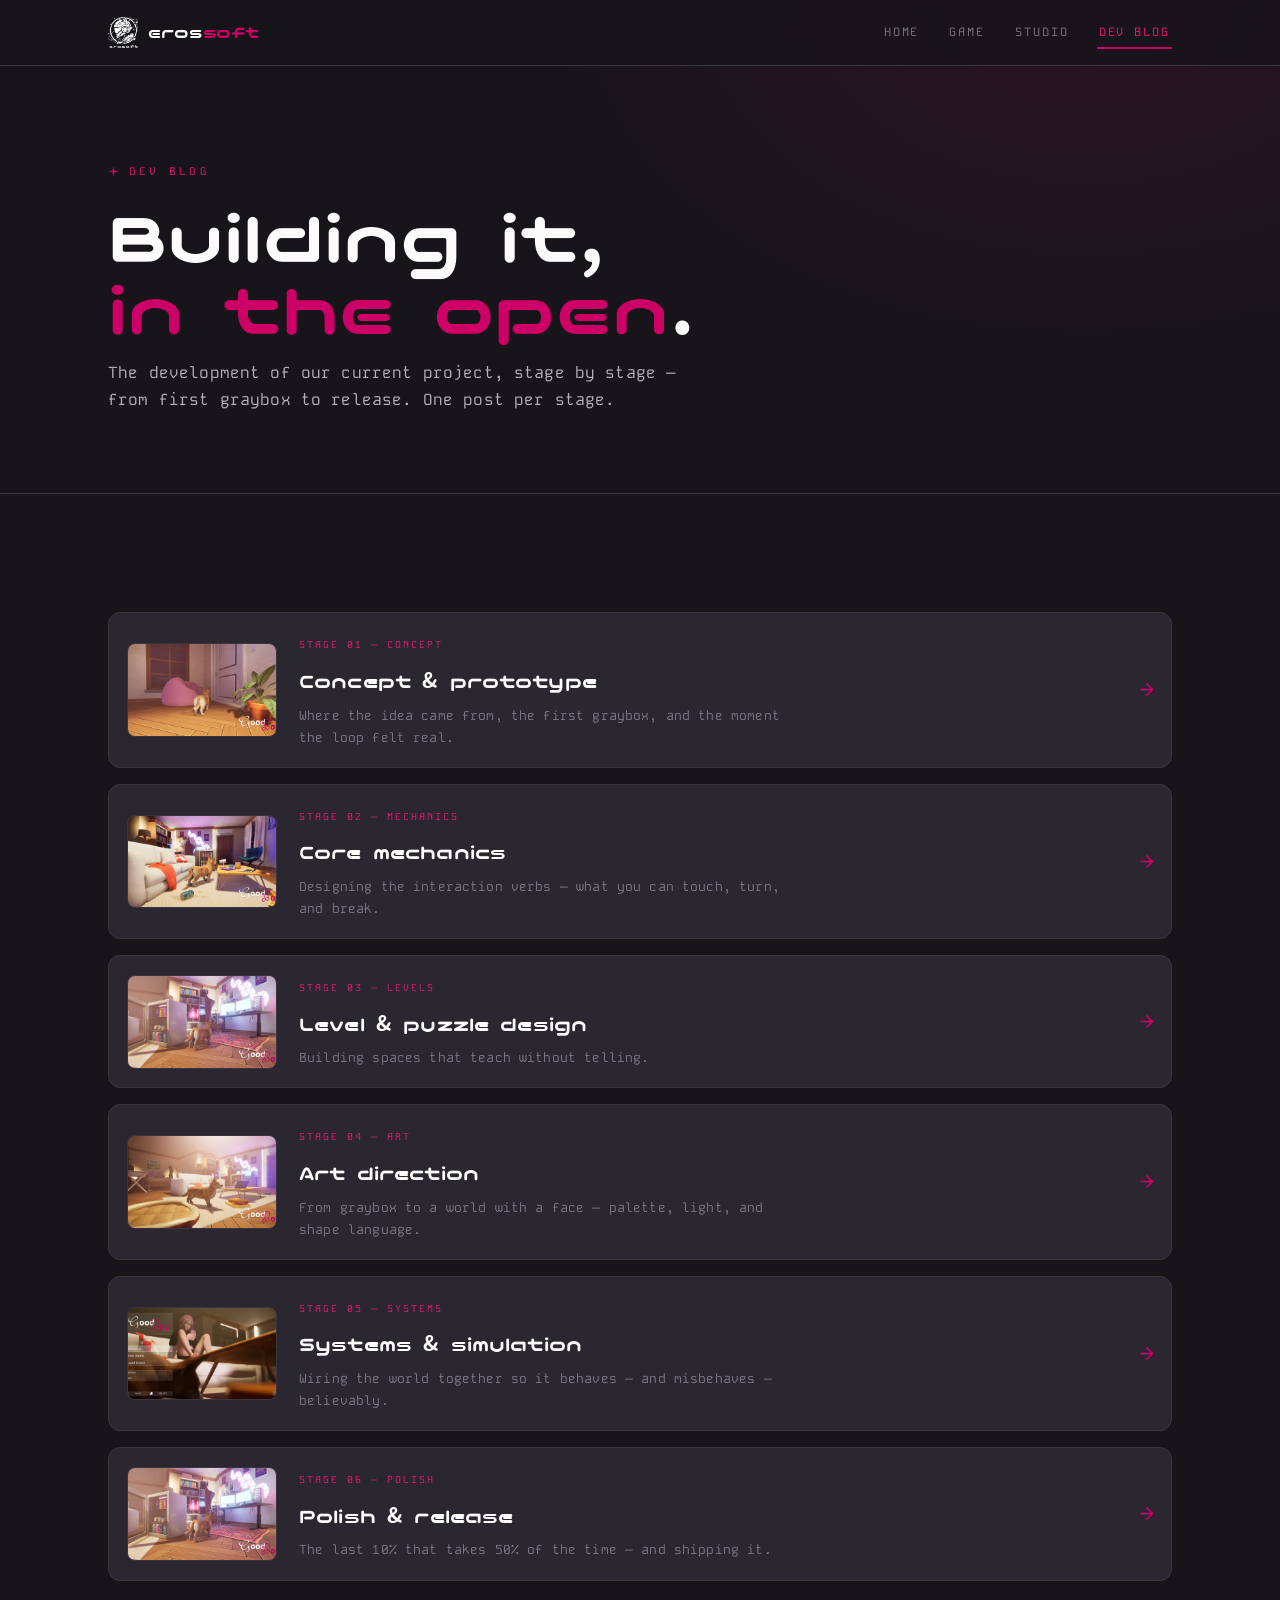
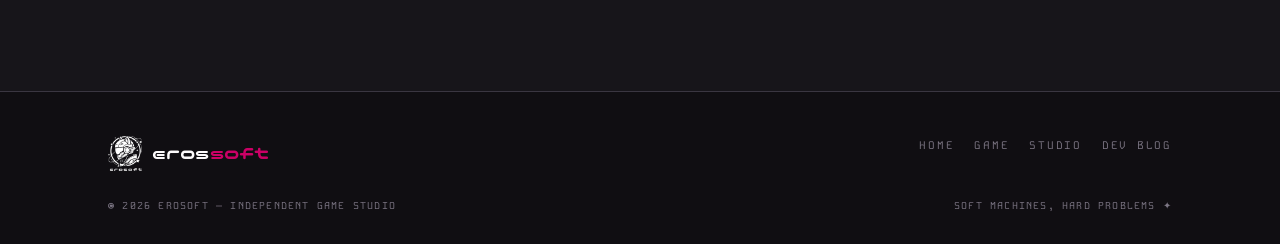
==== blog.html @ 9b7dfe88 "first commit" ====
<!DOCTYPE html>
<html lang="en">
<head>
<meta charset="UTF-8">
<meta name="viewport" content="width=device-width, initial-scale=1.0">
<title>Dev Blog — erosoft</title>
<meta name="description" content="Development of our current project, stage by stage.">
<link rel="icon" type="image/png" href="assets/img/logo-rose.png">
<link rel="stylesheet" href="css/style.css">
</head>
<body>

<header class="nav">
  <div class="wrap">
    <a class="brand" href="index.html">
      <img src="assets/img/logo-white.png" alt="erosoft mark">
      <span>eros<b>soft</b></span>
    </a>
    <button class="burger" aria-expanded="false" aria-label="Toggle menu">menu</button>
    <nav class="links">
      <a class="item" href="index.html">Home</a>
      <a class="item" href="game.html">Game</a>
      <a class="item" href="studio.html">Studio</a>
      <a class="item active" href="blog.html">Dev Blog</a>
    </nav>
  </div>
</header>


<section class="pagehead">
  <div class="starfield" data-count="8"></div>
  <div class="wrap">
    <p class="eyebrow"><svg class="spark" viewBox="0 0 24 24" aria-hidden="true"><path d="M12 0 L14 10 L24 12 L14 14 L12 24 L10 14 L0 12 L10 10 Z" fill="currentColor"/></svg>Dev blog</p>
    <h1>Building it,<br><b>in the open</b>.</h1>
    <p class="sub">The development of our current project, stage by stage &mdash; from first
    graybox to release. One post per stage.</p>
  </div>
</section>

<section class="section">
  <div class="wrap">
    <div class="postlist">
      <a class="postcard reveal" href="blog/post-01.html">
        <span class="thumb"><img src="assets/img/shot-menu.jpg" alt=""></span>
        <span>
          <span class="stage">Stage 01 &mdash; concept</span>
          <h3>Concept & prototype</h3>
          <p>Where the idea came from, the first graybox, and the moment the loop felt real.</p>
        </span>
        <span class="arrow">&#8594;</span>
      </a>
      <a class="postcard reveal" href="blog/post-02.html">
        <span class="thumb"><img src="assets/img/shot-hallway.jpg" alt=""></span>
        <span>
          <span class="stage">Stage 02 &mdash; mechanics</span>
          <h3>Core mechanics</h3>
          <p>Designing the interaction verbs — what you can touch, turn, and break.</p>
        </span>
        <span class="arrow">&#8594;</span>
      </a>
      <a class="postcard reveal" href="blog/post-03.html">
        <span class="thumb"><img src="assets/img/shot-living.jpg" alt=""></span>
        <span>
          <span class="stage">Stage 03 &mdash; levels</span>
          <h3>Level & puzzle design</h3>
          <p>Building spaces that teach without telling.</p>
        </span>
        <span class="arrow">&#8594;</span>
      </a>
      <a class="postcard reveal" href="blog/post-04.html">
        <span class="thumb"><img src="assets/img/shot-fridge.jpg" alt=""></span>
        <span>
          <span class="stage">Stage 04 &mdash; art</span>
          <h3>Art direction</h3>
          <p>From graybox to a world with a face — palette, light, and shape language.</p>
        </span>
        <span class="arrow">&#8594;</span>
      </a>
      <a class="postcard reveal" href="blog/post-05.html">
        <span class="thumb"><img src="assets/img/shot-wide.jpg" alt=""></span>
        <span>
          <span class="stage">Stage 05 &mdash; systems</span>
          <h3>Systems & simulation</h3>
          <p>Wiring the world together so it behaves — and misbehaves — believably.</p>
        </span>
        <span class="arrow">&#8594;</span>
      </a>
      <a class="postcard reveal" href="blog/post-06.html">
        <span class="thumb"><img src="assets/img/shot-living.jpg" alt=""></span>
        <span>
          <span class="stage">Stage 06 &mdash; polish</span>
          <h3>Polish & release</h3>
          <p>The last 10% that takes 50% of the time — and shipping it.</p>
        </span>
        <span class="arrow">&#8594;</span>
      </a>
    </div>
  </div>
</section>


<footer>
  <div class="wrap">
    <div class="cols">
      <div class="fbrand">
        <img src="assets/img/logo-white.png" alt="">
        <span>eros<b>soft</b></span>
      </div>
      <nav>
        <a href="index.html">Home</a>
        <a href="game.html">Game</a>
        <a href="studio.html">Studio</a>
        <a href="blog.html">Dev Blog</a>
      </nav>
    </div>
    <div class="legal">
      <span>&copy; 2026 erosoft &mdash; independent game studio</span>
      <span>soft machines, hard problems &#10022;</span>
    </div>
  </div>
</footer>

<script src="js/main.js"></script>
</body>
</html>
---- css/style.css ----
/* ============================================================
   erosoft — site stylesheet
   VI tokens: Ink #17151A · Graphite #2A2730 · Paper #FCFAFB
              Rose #CC0066 · Rose Hot #E81B70 · Blush #FBE4EF
   Type: Nico Moji (display) · Kode Mono (body/UI)
   ============================================================ */

@font-face{
  font-family:'Nico Moji';
  src:url('../assets/fonts/NicoMoji.woff2') format('woff2');
  font-weight:400;font-style:normal;font-display:swap;
}
@font-face{
  font-family:'Kode Mono';
  src:url('../assets/fonts/KodeMono.woff2') format('woff2');
  font-weight:400 700;font-style:normal;font-display:swap;
}

:root{
  --ink:#17151A;
  --ink-deep:#100E12;
  --graphite:#2A2730;
  --line:#3A3641;
  --rose:#CC0066;
  --rose-hot:#E81B70;
  --blush:#FBE4EF;
  --paper:#FCFAFB;
  --paper-dim:#B7B1BC;
  --paper-mute:#7C7684;
  --display:'Nico Moji', system-ui, sans-serif;
  --mono:'Kode Mono', ui-monospace, 'SF Mono', monospace;
  --ease:cubic-bezier(.22,1,.36,1);
  --nav-h:66px;
}

*{box-sizing:border-box}
html{scroll-behavior:smooth}
body{
  margin:0;background:var(--ink);color:var(--paper);
  font-family:var(--mono);font-size:15px;line-height:1.7;letter-spacing:.01em;
  -webkit-font-smoothing:antialiased;
  overflow-x:hidden;
}
img{max-width:100%;display:block}
a{color:inherit}
::selection{background:var(--rose);color:#fff}

/* ---------- utilities ---------- */
.wrap{max-width:1160px;margin:0 auto;padding:0 clamp(20px,4vw,48px)}
.eyebrow{
  font-size:11px;letter-spacing:.28em;text-transform:uppercase;color:var(--rose-hot);
  display:flex;align-items:center;gap:10px;margin:0 0 18px;
}
.spark{width:11px;height:11px;flex:none;color:var(--rose)}
h1,h2,h3.display{font-family:var(--display);font-weight:400;margin:0}
h2{font-size:clamp(28px,4.6vw,46px);line-height:1.02;margin-bottom:14px}
p{color:var(--paper-dim);margin:0 0 16px;max-width:64ch}
p strong{color:var(--paper)}
.rose{color:var(--rose)}
.section{padding:clamp(64px,10vw,110px) 0;position:relative}
.hairline{border:none;border-top:1px solid var(--line);margin:0}

/* reveal-on-scroll */
.reveal{opacity:0;transform:translateY(22px);transition:opacity .7s var(--ease),transform .7s var(--ease)}
.reveal.in{opacity:1;transform:none}
@media (prefers-reduced-motion:reduce){
  html{scroll-behavior:auto}
  .reveal{opacity:1;transform:none;transition:none}
  *,*::before,*::after{animation:none!important;transition:none!important}
}

/* ---------- HUD nav ---------- */
.nav{
  position:fixed;top:0;left:0;right:0;z-index:40;height:var(--nav-h);
  display:flex;align-items:center;
  background:rgba(23,21,26,.82);backdrop-filter:blur(12px);
  border-bottom:1px solid var(--line);
  transition:transform .35s var(--ease);
}
.nav.hidden{transform:translateY(-100%)}
.nav .wrap{width:100%;display:flex;align-items:center;gap:26px}
.nav .brand{display:flex;align-items:center;gap:10px;text-decoration:none;margin-right:auto}
.nav .brand img{width:30px;height:auto}
.nav .brand span{font-family:var(--display);font-size:18px;line-height:1;color:var(--paper)}
.nav .brand b{color:var(--rose);font-weight:400}
.nav a.item{
  position:relative;text-decoration:none;color:var(--paper-mute);
  font-size:12px;letter-spacing:.16em;text-transform:uppercase;padding:8px 2px;
  transition:color .2s;
}
.nav a.item::after{
  content:"";position:absolute;left:0;right:100%;bottom:2px;height:2px;background:var(--rose);
  transition:right .3s var(--ease);
}
.nav a.item:hover{color:var(--paper)}
.nav a.item:hover::after,.nav a.item.active::after{right:0}
.nav a.item.active{color:var(--rose-hot)}
.nav .burger{display:none;background:none;border:1px solid var(--line);border-radius:8px;color:var(--paper);font-family:var(--mono);font-size:11px;letter-spacing:.2em;padding:8px 12px;cursor:pointer}
@media(max-width:760px){
  .nav .links{
    position:fixed;top:var(--nav-h);left:0;right:0;background:var(--ink-deep);
    display:none;flex-direction:column;padding:18px clamp(20px,4vw,48px) 26px;gap:4px;
    border-bottom:1px solid var(--line);
  }
  .nav .links.open{display:flex}
  .nav .burger{display:block}
}
@media(min-width:761px){
  .nav .links{display:flex;gap:26px;align-items:center}
}

/* ---------- buttons ---------- */
.btn{
  --btn-bg:var(--rose);
  position:relative;display:inline-flex;align-items:center;gap:12px;
  font-family:var(--mono);font-weight:600;font-size:13px;letter-spacing:.18em;text-transform:uppercase;
  color:#fff;background:var(--btn-bg);text-decoration:none;
  padding:16px 30px;border:none;border-radius:4px;cursor:pointer;
  clip-path:polygon(10px 0,100% 0,100% calc(100% - 10px),calc(100% - 10px) 100%,0 100%,0 10px);
  transition:background .2s,transform .2s var(--ease);
  overflow:hidden;
}
.btn::before{ /* sweep */
  content:"";position:absolute;top:0;bottom:0;left:-40%;width:30%;
  background:linear-gradient(100deg,transparent,rgba(255,255,255,.35),transparent);
  transform:skewX(-18deg);transition:left .45s var(--ease);
}
.btn:hover{background:var(--rose-hot);transform:translateY(-2px)}
.btn:hover::before{left:120%}
.btn:focus-visible{outline:2px solid var(--paper);outline-offset:3px}
.btn.ghost{
  --btn-bg:transparent;color:var(--paper);
  box-shadow:inset 0 0 0 1px var(--line);
}
.btn.ghost:hover{box-shadow:inset 0 0 0 1px var(--rose);color:var(--rose-hot);background:transparent}
.btn .k{font-size:15px}

/* ---------- HUD frame corners ---------- */
.hud{position:relative}
.hud::before,.hud::after{
  content:"";position:absolute;width:16px;height:16px;border:1px solid var(--rose);opacity:.65;pointer-events:none;
}
.hud::before{top:10px;left:10px;border-right:none;border-bottom:none}
.hud::after{bottom:10px;right:10px;border-left:none;border-top:none}

/* ---------- hero (home) ---------- */
.hero{
  min-height:100svh;display:flex;align-items:center;position:relative;overflow:hidden;
  padding-top:var(--nav-h);
  background:
    radial-gradient(90% 120% at 82% 10%, rgba(204,0,102,.14) 0%, transparent 55%),
    var(--ink);
}
.hero .grid-bg{
  position:absolute;inset:0;pointer-events:none;opacity:.5;
  background-image:
    linear-gradient(var(--line) 1px,transparent 1px),
    linear-gradient(90deg,var(--line) 1px,transparent 1px);
  background-size:56px 56px;
  mask-image:radial-gradient(80% 70% at 50% 40%,rgba(0,0,0,.5),transparent 75%);
  -webkit-mask-image:radial-gradient(80% 70% at 50% 40%,rgba(0,0,0,.5),transparent 75%);
}
.starfield{position:absolute;inset:0;pointer-events:none;z-index:0}
.starfield .s{position:absolute;color:var(--rose);opacity:0;animation:twinkle 4.5s ease-in-out infinite}
@keyframes twinkle{0%,100%{opacity:.05;transform:scale(.75)}50%{opacity:.35;transform:scale(1)}}
.hero .wrap{position:relative;z-index:1;display:grid;grid-template-columns:1.05fr .95fr;gap:40px;align-items:center;padding-top:30px;padding-bottom:60px}
.hero h1{font-size:clamp(52px,9vw,110px);line-height:.88}
.hero h1 b{color:var(--rose);font-weight:400}
.hero .tag{font-size:clamp(14px,1.8vw,18px);color:var(--rose-hot);margin:18px 0 26px;letter-spacing:.03em}
.hero .cta-row{display:flex;gap:14px;flex-wrap:wrap;margin-top:8px}
.hero .status{
  margin-top:34px;display:inline-flex;gap:14px;align-items:center;
  font-size:11px;letter-spacing:.14em;text-transform:uppercase;color:var(--paper-mute);
}
.hero .status .dot{width:8px;height:8px;border-radius:50%;background:var(--rose-hot);animation:pulse 2s infinite}
@keyframes pulse{0%,100%{box-shadow:0 0 0 0 rgba(232,27,112,.5)}50%{box-shadow:0 0 0 7px rgba(232,27,112,0)}}
.hero .mark-wrap{display:flex;justify-content:center}
.hero .mark{width:clamp(220px,30vw,380px);height:auto;animation:float 7s ease-in-out infinite;filter:drop-shadow(0 24px 60px rgba(204,0,102,.25))}
@keyframes float{0%,100%{transform:translateY(0)}50%{transform:translateY(-16px)}}
@media(max-width:860px){
  .hero .wrap{grid-template-columns:1fr;text-align:left}
  .hero .mark-wrap{order:-1}
  .hero .mark{width:180px}
}

/* marquee strip */
.marquee{
  border-top:1px solid var(--line);border-bottom:1px solid var(--line);
  overflow:hidden;background:var(--ink-deep);padding:12px 0;
}
.marquee .track{display:flex;gap:48px;width:max-content;animation:scroll 28s linear infinite}
.marquee span{font-size:11px;letter-spacing:.3em;text-transform:uppercase;color:var(--paper-mute);white-space:nowrap}
.marquee span i{color:var(--rose);font-style:normal;margin-right:48px}
@keyframes scroll{to{transform:translateX(-50%)}}

/* ---------- cards ---------- */
.cardgrid{display:grid;grid-template-columns:repeat(3,1fr);gap:18px}
@media(max-width:860px){.cardgrid{grid-template-columns:1fr}}
.card{
  background:var(--graphite);border:1px solid var(--line);border-radius:12px;padding:26px;
  transition:transform .3s var(--ease),border-color .3s;
}
.card:hover{transform:translateY(-5px);border-color:var(--rose)}
.card h3{font-family:var(--mono);font-weight:600;font-size:13px;letter-spacing:.14em;text-transform:uppercase;margin:0 0 10px;color:var(--paper)}
.card .num{font-family:var(--display);font-size:26px;color:var(--rose);display:block;margin-bottom:14px}
.card p{font-size:14px;margin:0}

/* game feature panel (home) */
.feature{
  display:grid;grid-template-columns:1.1fr .9fr;gap:clamp(24px,4vw,56px);align-items:center;
}
@media(max-width:860px){.feature{grid-template-columns:1fr}}
.screen{
  position:relative;border-radius:14px;overflow:hidden;border:1px solid var(--line);
  background:var(--ink-deep);
}
.screen img{width:100%;height:auto;transition:transform .6s var(--ease)}
.screen:hover img{transform:scale(1.03)}
.screen .scan{ /* subtle scanline overlay = game-ui feel */
  position:absolute;inset:0;pointer-events:none;opacity:.18;
  background:repeating-linear-gradient(0deg,transparent 0 3px,rgba(0,0,0,.5) 3px 4px);
}
.screen .chip{
  position:absolute;top:12px;left:12px;font-size:10px;letter-spacing:.18em;text-transform:uppercase;
  background:rgba(23,21,26,.75);border:1px solid var(--line);color:var(--rose-hot);
  padding:5px 10px;border-radius:4px;backdrop-filter:blur(6px);
}

/* ---------- page hero (inner pages) ---------- */
.pagehead{
  padding:calc(var(--nav-h) + clamp(56px,9vw,96px)) 0 clamp(40px,6vw,64px);
  border-bottom:1px solid var(--line);position:relative;overflow:hidden;
  background:radial-gradient(70% 120% at 85% 0%,rgba(204,0,102,.12),transparent 60%),var(--ink);
}
.pagehead h1{font-size:clamp(40px,7vw,76px);line-height:.95}
.pagehead h1 b{color:var(--rose);font-weight:400}
.pagehead .sub{margin-top:16px;font-size:16px;color:var(--paper-dim);max-width:60ch}

/* ---------- studio ---------- */
.values{display:grid;grid-template-columns:repeat(3,1fr);gap:18px;margin-top:36px}
@media(max-width:860px){.values{grid-template-columns:1fr}}
.socialgrid{display:grid;grid-template-columns:repeat(auto-fill,minmax(150px,1fr));gap:14px;margin-top:28px}
.social{
  display:flex;align-items:center;gap:12px;text-decoration:none;
  background:var(--graphite);border:1px solid var(--line);border-radius:10px;padding:16px;
  font-size:12px;letter-spacing:.1em;text-transform:uppercase;color:var(--paper-dim);
  transition:border-color .25s,color .25s,transform .25s var(--ease);
}
.social:hover{border-color:var(--rose);color:var(--rose-hot);transform:translateY(-3px)}
.social svg{width:20px;height:20px;flex:none;color:var(--rose)}

/* ---------- game page ---------- */
.gamehero{
  padding-top:var(--nav-h);min-height:92svh;display:flex;align-items:flex-end;position:relative;overflow:hidden;
}
.gamehero .bg{position:absolute;inset:0}
.gamehero .bg img{width:100%;height:100%;object-fit:cover;object-position:center}
.gamehero .bg::after{
  content:"";position:absolute;inset:0;
  background:linear-gradient(180deg,rgba(23,21,26,.35) 0%,rgba(23,21,26,.65) 55%,var(--ink) 96%);
}
.gamehero .wrap{position:relative;z-index:1;padding-bottom:64px;width:100%}
.gamehero .title{font-size:clamp(44px,8vw,96px);line-height:.9}
.gamehero .title b{color:var(--rose-hot);font-weight:400}
.gamehero .pitch{font-size:clamp(15px,2vw,19px);color:var(--paper);max-width:52ch;margin:18px 0 26px}
.badge-row{display:flex;gap:10px;flex-wrap:wrap;margin-top:22px}
.badge{
  font-size:10px;letter-spacing:.16em;text-transform:uppercase;color:var(--paper-dim);
  border:1px solid var(--line);border-radius:30px;padding:6px 14px;background:rgba(23,21,26,.6);
}
.videoframe{
  position:relative;border-radius:14px;overflow:hidden;border:1px solid var(--line);
  aspect-ratio:16/9;background:var(--ink-deep);display:flex;align-items:center;justify-content:center;
}
.videoframe video,.videoframe img{width:100%;height:100%;object-fit:cover}
.videoframe .play{
  position:absolute;width:76px;height:76px;border-radius:50%;border:none;cursor:pointer;
  background:var(--rose);color:#fff;display:flex;align-items:center;justify-content:center;
  transition:transform .25s var(--ease),background .2s;
}
.videoframe .play:hover{transform:scale(1.1);background:var(--rose-hot)}
.videoframe .play svg{width:26px;height:26px;margin-left:4px}
.shots{display:grid;grid-template-columns:repeat(3,1fr);gap:14px}
@media(max-width:860px){.shots{grid-template-columns:1fr}}
.dlband{
  margin:0;padding:clamp(56px,9vw,96px) 0;text-align:center;
  background:radial-gradient(60% 130% at 50% 100%,rgba(204,0,102,.2),transparent 70%),var(--ink-deep);
  border-top:1px solid var(--line);
}
.dlband h2{margin-bottom:10px}
.dlband .stores{display:flex;gap:14px;justify-content:center;flex-wrap:wrap;margin-top:26px}

/* ---------- dev blog ---------- */
.postlist{display:grid;gap:16px;margin-top:8px}
.postcard{
  display:grid;grid-template-columns:150px 1fr auto;gap:22px;align-items:center;
  text-decoration:none;background:var(--graphite);border:1px solid var(--line);border-radius:12px;
  padding:18px;transition:border-color .25s,transform .25s var(--ease);
}
.postcard:hover{border-color:var(--rose);transform:translateX(6px)}
.postcard .thumb{aspect-ratio:16/10;border-radius:8px;overflow:hidden;background:var(--ink-deep);border:1px solid var(--line)}
.postcard .thumb img{width:100%;height:100%;object-fit:cover}
.postcard .stage{font-size:10px;letter-spacing:.2em;text-transform:uppercase;color:var(--rose-hot)}
.postcard h3{font-family:var(--display);font-weight:400;font-size:21px;color:var(--paper);margin:6px 0 6px}
.postcard p{font-size:13px;margin:0;color:var(--paper-mute)}
.postcard .arrow{font-size:22px;color:var(--rose);transition:transform .25s var(--ease)}
.postcard:hover .arrow{transform:translateX(5px)}
@media(max-width:700px){.postcard{grid-template-columns:1fr}.postcard .arrow{display:none}}

/* post article */
.article{max-width:760px;margin:0 auto;padding:clamp(40px,7vw,72px) clamp(20px,4vw,48px)}
.article .meta{display:flex;gap:18px;font-size:11px;letter-spacing:.16em;text-transform:uppercase;color:var(--paper-mute);margin-bottom:20px;flex-wrap:wrap}
.article .meta .st{color:var(--rose-hot)}
.article h1{font-size:clamp(32px,5.4vw,54px);line-height:1;margin-bottom:22px}
.article h2{font-size:clamp(22px,3.4vw,30px);margin:44px 0 12px}
.article p{font-size:15.5px}
.article .imgph{
  aspect-ratio:16/9;border:1px dashed var(--line);border-radius:12px;margin:26px 0;
  display:flex;flex-direction:column;align-items:center;justify-content:center;gap:8px;
  color:var(--paper-mute);font-size:11px;letter-spacing:.16em;text-transform:uppercase;
  background:repeating-linear-gradient(45deg,transparent 0 14px,rgba(58,54,65,.25) 14px 28px);
}
.article .imgph .spark{width:16px;height:16px}
.article blockquote{
  margin:26px 0;padding:18px 22px;border-left:3px solid var(--rose);
  background:var(--graphite);border-radius:0 10px 10px 0;color:var(--paper);
}
.postnav{display:flex;justify-content:space-between;gap:14px;margin-top:56px;padding-top:24px;border-top:1px solid var(--line);flex-wrap:wrap}
.postnav a{text-decoration:none;font-size:12px;letter-spacing:.14em;text-transform:uppercase;color:var(--paper-mute);transition:color .2s}
.postnav a:hover{color:var(--rose-hot)}

/* ---------- footer ---------- */
footer{
  border-top:1px solid var(--line);background:var(--ink-deep);
  padding:44px 0 30px;margin-top:0;
}
footer .cols{display:flex;justify-content:space-between;gap:26px;flex-wrap:wrap;align-items:flex-start}
footer .fbrand{display:flex;align-items:center;gap:10px}
footer .fbrand img{width:34px}
footer .fbrand span{font-family:var(--display);font-size:19px}
footer .fbrand b{color:var(--rose);font-weight:400}
footer nav{display:flex;gap:20px;flex-wrap:wrap}
footer nav a{font-size:11px;letter-spacing:.16em;text-transform:uppercase;color:var(--paper-mute);text-decoration:none;transition:color .2s}
footer nav a:hover{color:var(--rose-hot)}
footer .legal{margin-top:26px;font-size:10px;letter-spacing:.12em;text-transform:uppercase;color:var(--paper-mute);display:flex;justify-content:space-between;gap:12px;flex-wrap:wrap}
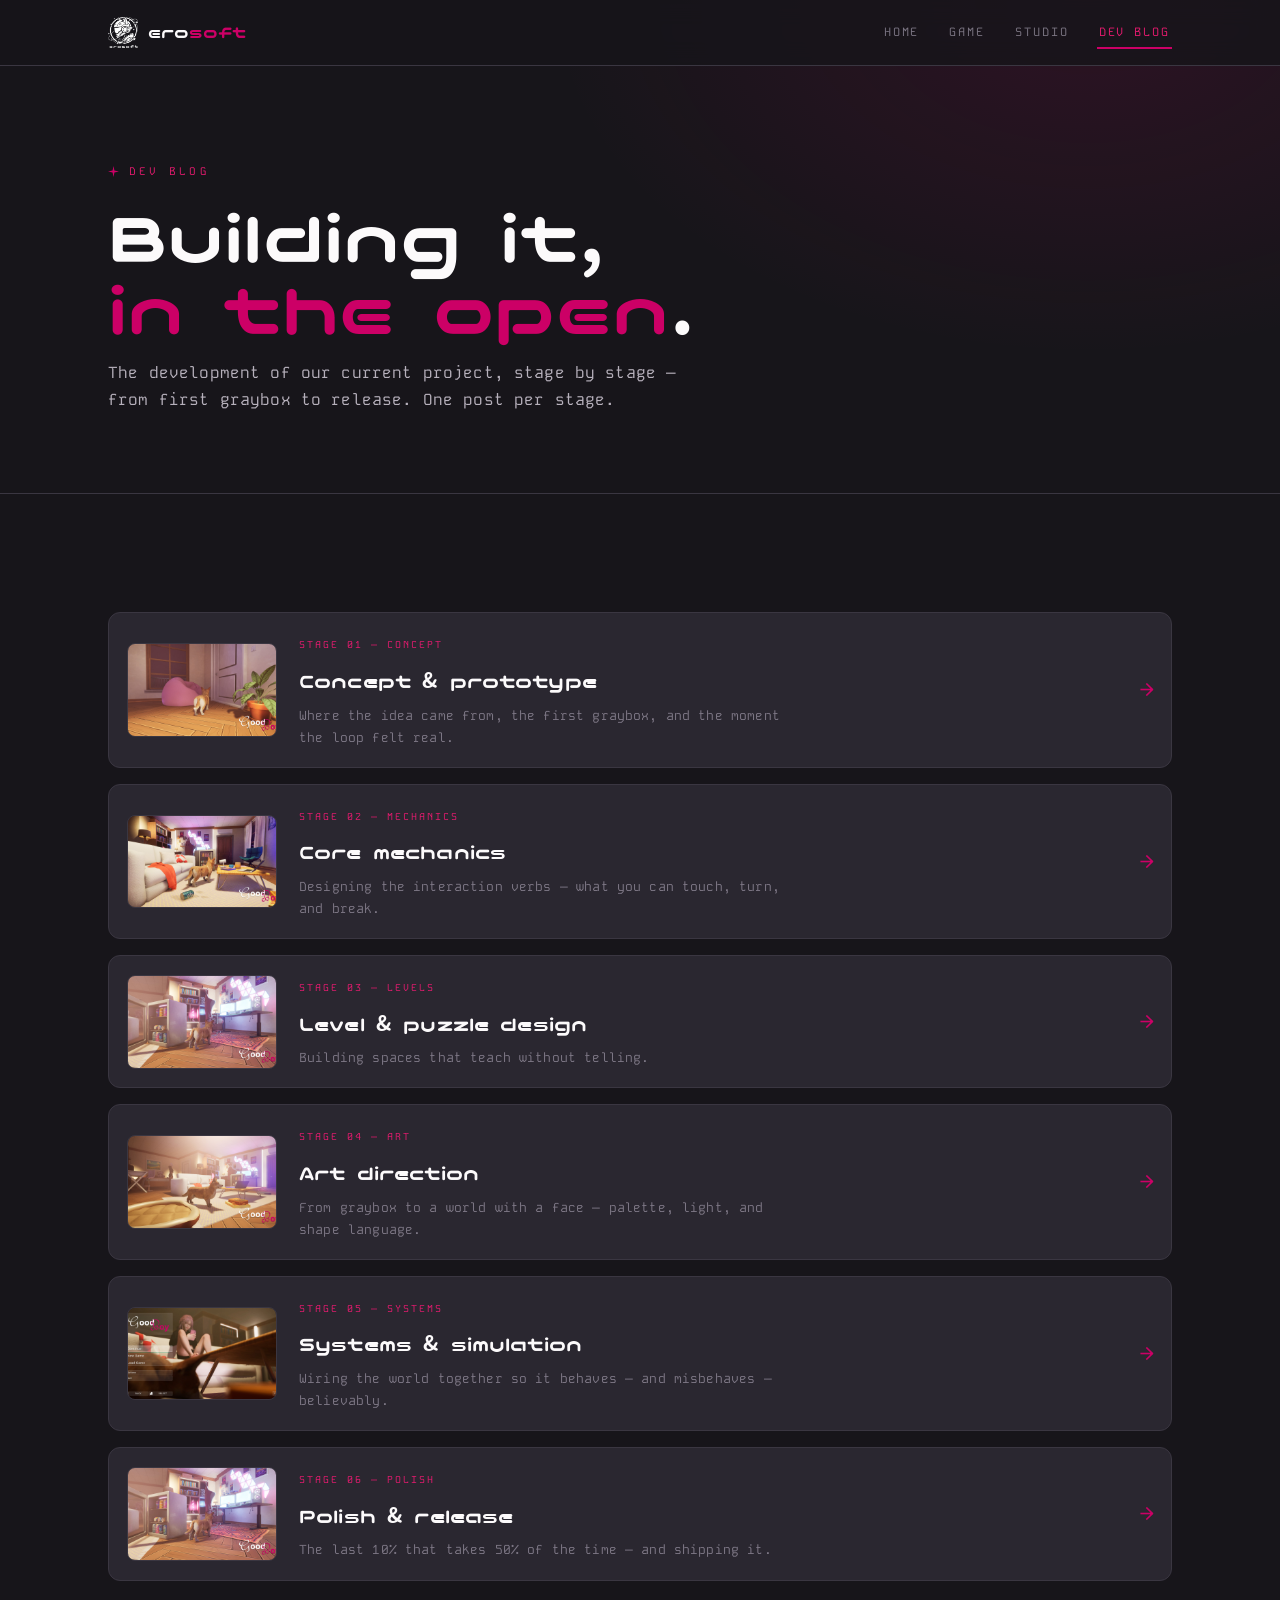
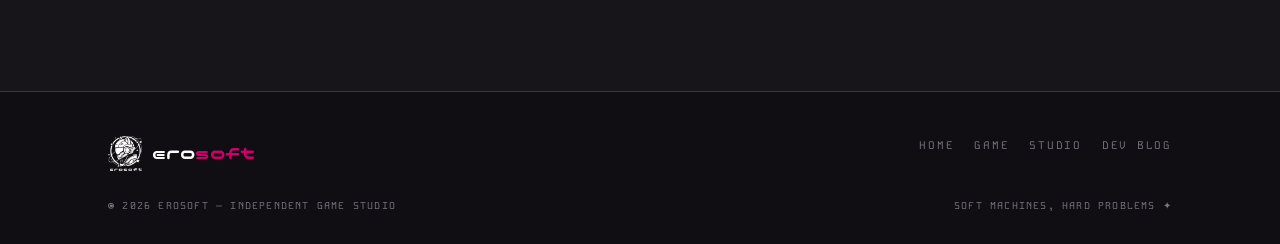
==== commit 4bfb74bc: "fix typo" ====
--- a/blog.html
+++ b/blog.html
@@ -14,7 +14,7 @@
   <div class="wrap">
     <a class="brand" href="index.html">
       <img src="assets/img/logo-white.png" alt="erosoft mark">
-      <span>eros<b>soft</b></span>
+      <span>ero<b>soft</b></span>
     </a>
     <button class="burger" aria-expanded="false" aria-label="Toggle menu">menu</button>
     <nav class="links">
@@ -104,7 +104,7 @@
     <div class="cols">
       <div class="fbrand">
         <img src="assets/img/logo-white.png" alt="">
-        <span>eros<b>soft</b></span>
+        <span>ero<b>soft</b></span>
       </div>
       <nav>
         <a href="index.html">Home</a>
